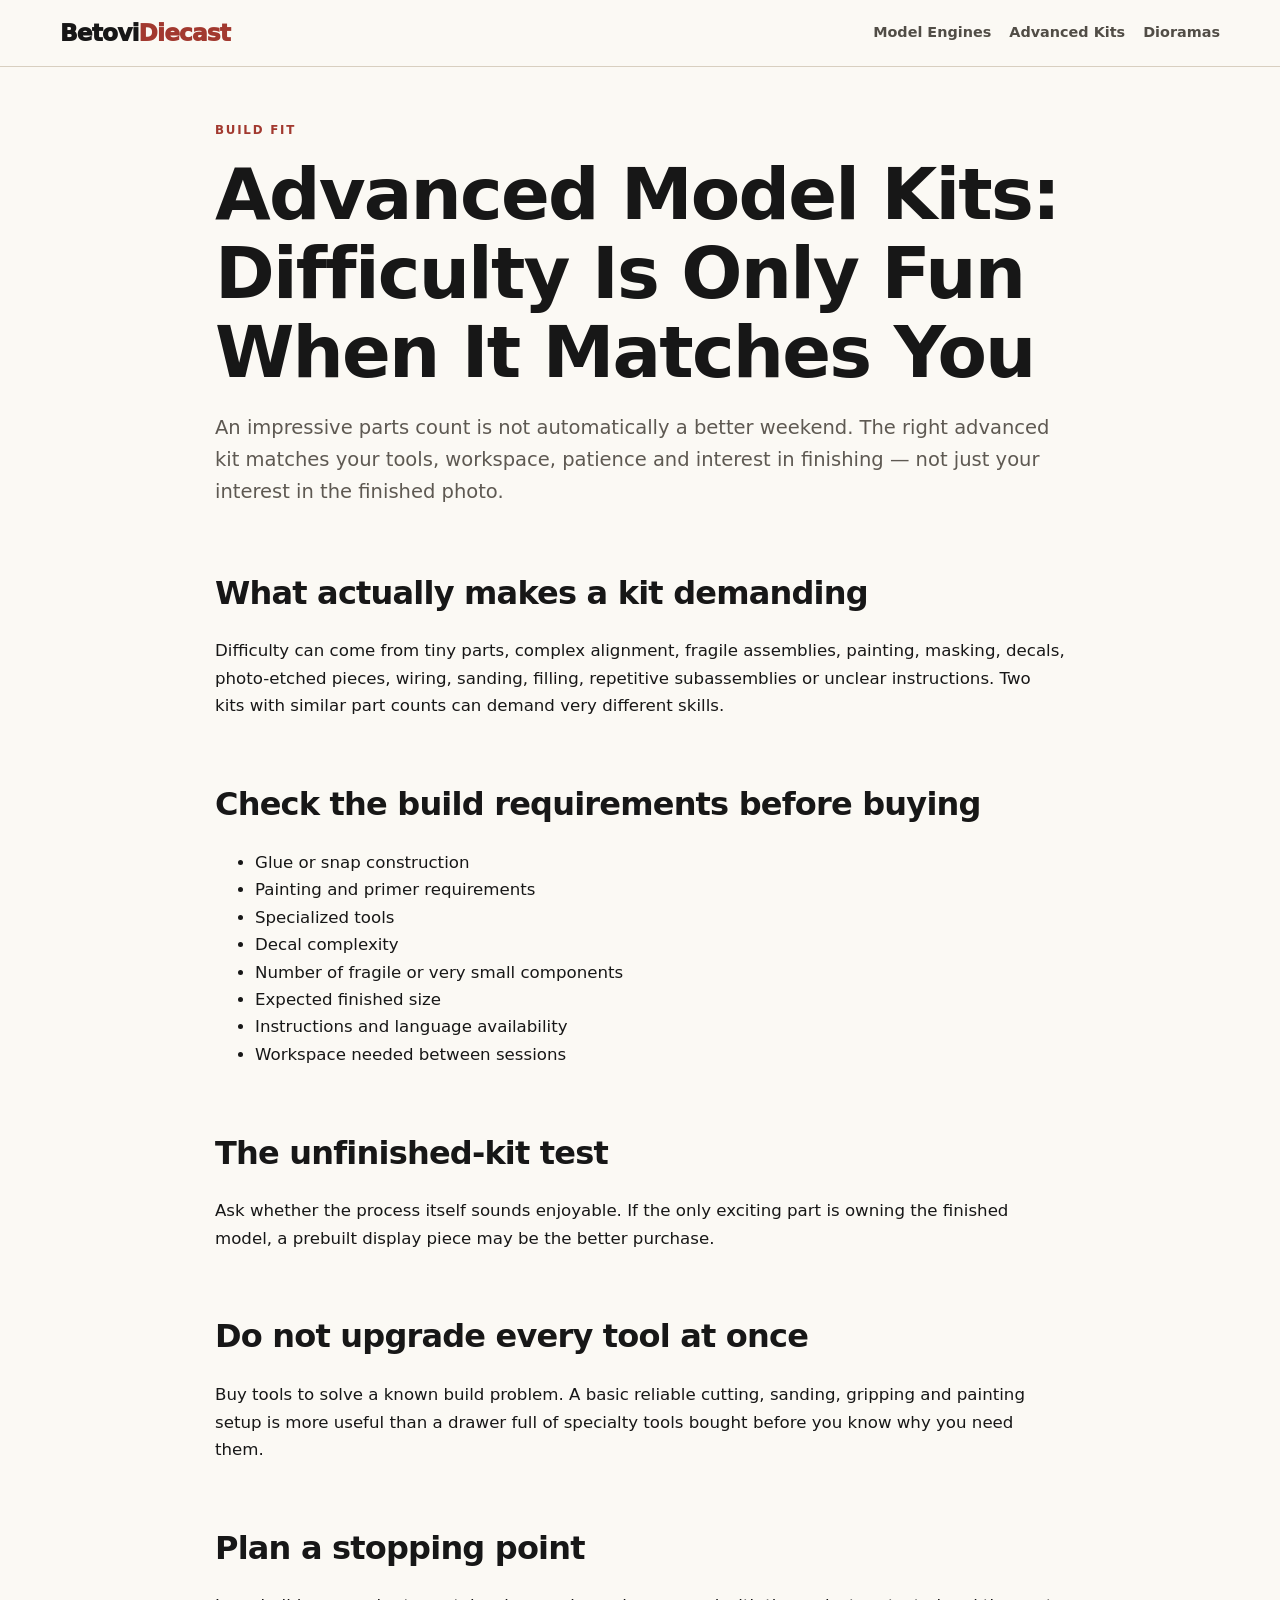
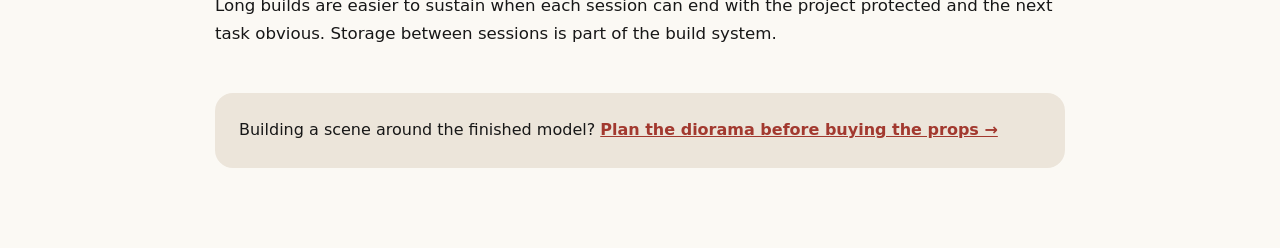
==== advanced-kits/index.html @ 187271c2 "Build Betovi Diecast V1 static replacement" ====
<!doctype html><html lang="en"><head><meta charset="utf-8"><meta name="viewport" content="width=device-width,initial-scale=1"><title>Advanced Model Kits: Are You Ready for the Build? | Betovi Diecast</title><meta name="description" content="Decide whether an advanced model kit fits your patience, tools, workspace and finishing skills before buying it."><link rel="stylesheet" href="/assets/site.css"><link rel="canonical" href="https://betovi-co.com/advanced-kits/"></head><body><header class="site-head"><div class="wrap head-row"><a class="brand" href="/">Betovi<span>Diecast</span></a><nav class="nav"><a href="/model-engines/">Model Engines</a><a href="/advanced-kits/">Advanced Kits</a><a href="/diorama-basics/">Dioramas</a></nav></div></header><article class="article"><div class="eyebrow">Build fit</div><h1>Advanced Model Kits: Difficulty Is Only Fun When It Matches You</h1><p class="dek">An impressive parts count is not automatically a better weekend. The right advanced kit matches your tools, workspace, patience and interest in finishing — not just your interest in the finished photo.</p><h2>What actually makes a kit demanding</h2><p>Difficulty can come from tiny parts, complex alignment, fragile assemblies, painting, masking, decals, photo-etched pieces, wiring, sanding, filling, repetitive subassemblies or unclear instructions. Two kits with similar part counts can demand very different skills.</p><h2>Check the build requirements before buying</h2><ul><li>Glue or snap construction</li><li>Painting and primer requirements</li><li>Specialized tools</li><li>Decal complexity</li><li>Number of fragile or very small components</li><li>Expected finished size</li><li>Instructions and language availability</li><li>Workspace needed between sessions</li></ul><h2>The unfinished-kit test</h2><p>Ask whether the process itself sounds enjoyable. If the only exciting part is owning the finished model, a prebuilt display piece may be the better purchase.</p><h2>Do not upgrade every tool at once</h2><p>Buy tools to solve a known build problem. A basic reliable cutting, sanding, gripping and painting setup is more useful than a drawer full of specialty tools bought before you know why you need them.</p><h2>Plan a stopping point</h2><p>Long builds are easier to sustain when each session can end with the project protected and the next task obvious. Storage between sessions is part of the build system.</p><div class="route-box">Building a scene around the finished model? <a href="/diorama-basics/">Plan the diorama before buying the props →</a></div></article></body></html>
---- assets/site.css ----
:root{--ink:#171717;--paper:#f3efe6;--paper2:#fbf9f4;--red:#a2392f;--blue:#294d63;--gold:#b98745;--line:#d8cfc0;--muted:#6b665e;--dark:#1d2427}*{box-sizing:border-box}html{scroll-behavior:smooth}body{margin:0;font-family:ui-sans-serif,system-ui,-apple-system,BlinkMacSystemFont,"Segoe UI",sans-serif;background:var(--paper2);color:var(--ink);line-height:1.65}a{color:inherit}img{max-width:100%}.wrap{width:min(1160px,calc(100% - 32px));margin:auto}.site-head{position:sticky;top:0;z-index:30;background:rgba(251,249,244,.95);backdrop-filter:blur(10px);border-bottom:1px solid var(--line)}.head-row{min-height:66px;display:flex;align-items:center;justify-content:space-between;gap:22px}.brand{font-weight:950;letter-spacing:-.035em;font-size:1.45rem;text-decoration:none}.brand span{color:var(--red)}.nav{display:flex;gap:18px;overflow:auto;white-space:nowrap;font-size:.9rem;font-weight:750;padding:18px 0;scrollbar-width:none}.nav::-webkit-scrollbar{display:none}.nav a{text-decoration:none;color:#514d46}.nav a:hover{color:var(--ink)}.hero{background:linear-gradient(135deg,#e9dfcf 0%,#f8f4eb 48%,#ded8cc 100%);border-bottom:1px solid var(--line)}.hero-grid{display:grid;grid-template-columns:1.2fr .8fr;gap:48px;align-items:center;padding:78px 0}.eyebrow{text-transform:uppercase;letter-spacing:.15em;font-weight:900;font-size:.74rem;color:var(--red)}h1,h2,h3{line-height:1.1;letter-spacing:-.025em}h1{font-size:clamp(2.8rem,7vw,5.9rem);margin:.18em 0}.hero p{font-size:1.18rem;color:#4d4943;max-width:760px}.button-row{display:flex;flex-wrap:wrap;gap:12px;margin-top:28px}.btn{display:inline-flex;align-items:center;justify-content:center;text-decoration:none;font-weight:850;border-radius:999px;padding:12px 18px;background:var(--ink);color:#fff}.btn.alt{background:transparent;color:var(--ink);border:1px solid #938979}.garage-card{background:#1f2528;color:#fff;border-radius:28px;padding:28px;box-shadow:0 24px 70px rgba(32,29,23,.16)}.garage-card .eyebrow{color:#e2b36f}.garage-card h2{font-size:2rem;margin:.25em 0}.garage-card ul{padding-left:1.2rem;color:#d9ddd9}.section{padding:68px 0}.section.tint{background:#eee7dc;border-block:1px solid var(--line)}.section.dark{background:var(--dark);color:#fff}.section-head{max-width:760px;margin-bottom:30px}.section h2{font-size:clamp(2rem,4vw,3.45rem);margin:.2em 0}.section-head p{color:var(--muted);font-size:1.08rem}.dark .section-head p{color:#cbd0ce}.grid-3{display:grid;grid-template-columns:repeat(3,1fr);gap:18px}.grid-4{display:grid;grid-template-columns:repeat(4,1fr);gap:16px}.card{background:#fff;border:1px solid var(--line);border-radius:20px;padding:24px;box-shadow:0 8px 30px rgba(55,47,37,.05)}.card h3{margin:.35em 0;font-size:1.3rem}.card p{color:#645f57}.card a{font-weight:850;text-decoration:none;color:var(--red)}.metric{font-size:2.25rem;font-weight:950;letter-spacing:-.04em}.scale-card{position:relative;overflow:hidden}.scale-card:before{content:"";display:block;height:7px;background:var(--blue);position:absolute;left:0;right:0;top:0}.scale-card:nth-child(2):before{background:var(--red)}.scale-card:nth-child(3):before{background:var(--gold)}.scale-card:nth-child(4):before{background:#5e7560}.decision{display:grid;grid-template-columns:repeat(3,1fr);gap:0;border:1px solid var(--line);border-radius:22px;overflow:hidden;background:#fff}.decision>div{padding:26px;border-right:1px solid var(--line)}.decision>div:last-child{border-right:0}.decision strong{display:block;font-size:1.25rem;margin-bottom:7px}.chip{display:inline-block;background:#ece5da;border-radius:999px;padding:5px 9px;font-size:.78rem;font-weight:850;color:#5b5144}.article{width:min(850px,calc(100% - 32px));margin:auto;padding:54px 0 80px}.article h1{font-size:clamp(2.55rem,6vw,4.5rem);margin:.2em 0}.article .dek{font-size:1.22rem;color:#5e5952}.article h2{font-size:2rem;margin-top:2.1em}.article h3{font-size:1.35rem;margin-top:1.7em}.article p,.article li{font-size:1.04rem}.article table{width:100%;border-collapse:collapse;margin:24px 0;background:#fff}.article th,.article td{text-align:left;vertical-align:top;border:1px solid var(--line);padding:12px}.article th{background:#eee7dc}.note{border-left:5px solid var(--gold);background:#f3eadc;padding:18px 20px;margin:26px 0}.warning{border-left-color:var(--red);background:#f5e7e4}.route-box{margin-top:46px;padding:24px;border-radius:18px;background:#ece5da}.route-box a{font-weight:850;color:var(--red)}.legal{width:min(800px,calc(100% - 32px));margin:auto;padding:54px 0 80px}.legal h1{font-size:3.2rem}.footer{background:#171b1d;color:#d8d8d5;padding:48px 0}.foot-grid{display:grid;grid-template-columns:1.4fr 1fr 1fr 1fr;gap:30px}.footer h2,.footer h3{color:#fff;margin-top:0}.footer a{display:block;color:#c7c9c6;text-decoration:none;margin:7px 0}.footer a:hover{color:#fff}.footer small{color:#8f9491}.foot-bottom{border-top:1px solid #363c3f;margin-top:30px;padding-top:22px;display:flex;justify-content:space-between;gap:14px}.kicker{font-size:.8rem;text-transform:uppercase;letter-spacing:.12em;font-weight:900;color:var(--blue)}@media(max-width:850px){.hero-grid,.grid-4,.grid-3,.decision,.foot-grid{grid-template-columns:1fr}.hero-grid{padding:54px 0;gap:28px}.decision>div{border-right:0;border-bottom:1px solid var(--line)}.decision>div:last-child{border-bottom:0}.foot-bottom{flex-direction:column}.head-row{align-items:flex-start;flex-direction:column;gap:0}.nav{width:100%;padding-top:0}.section{padding:52px 0}}
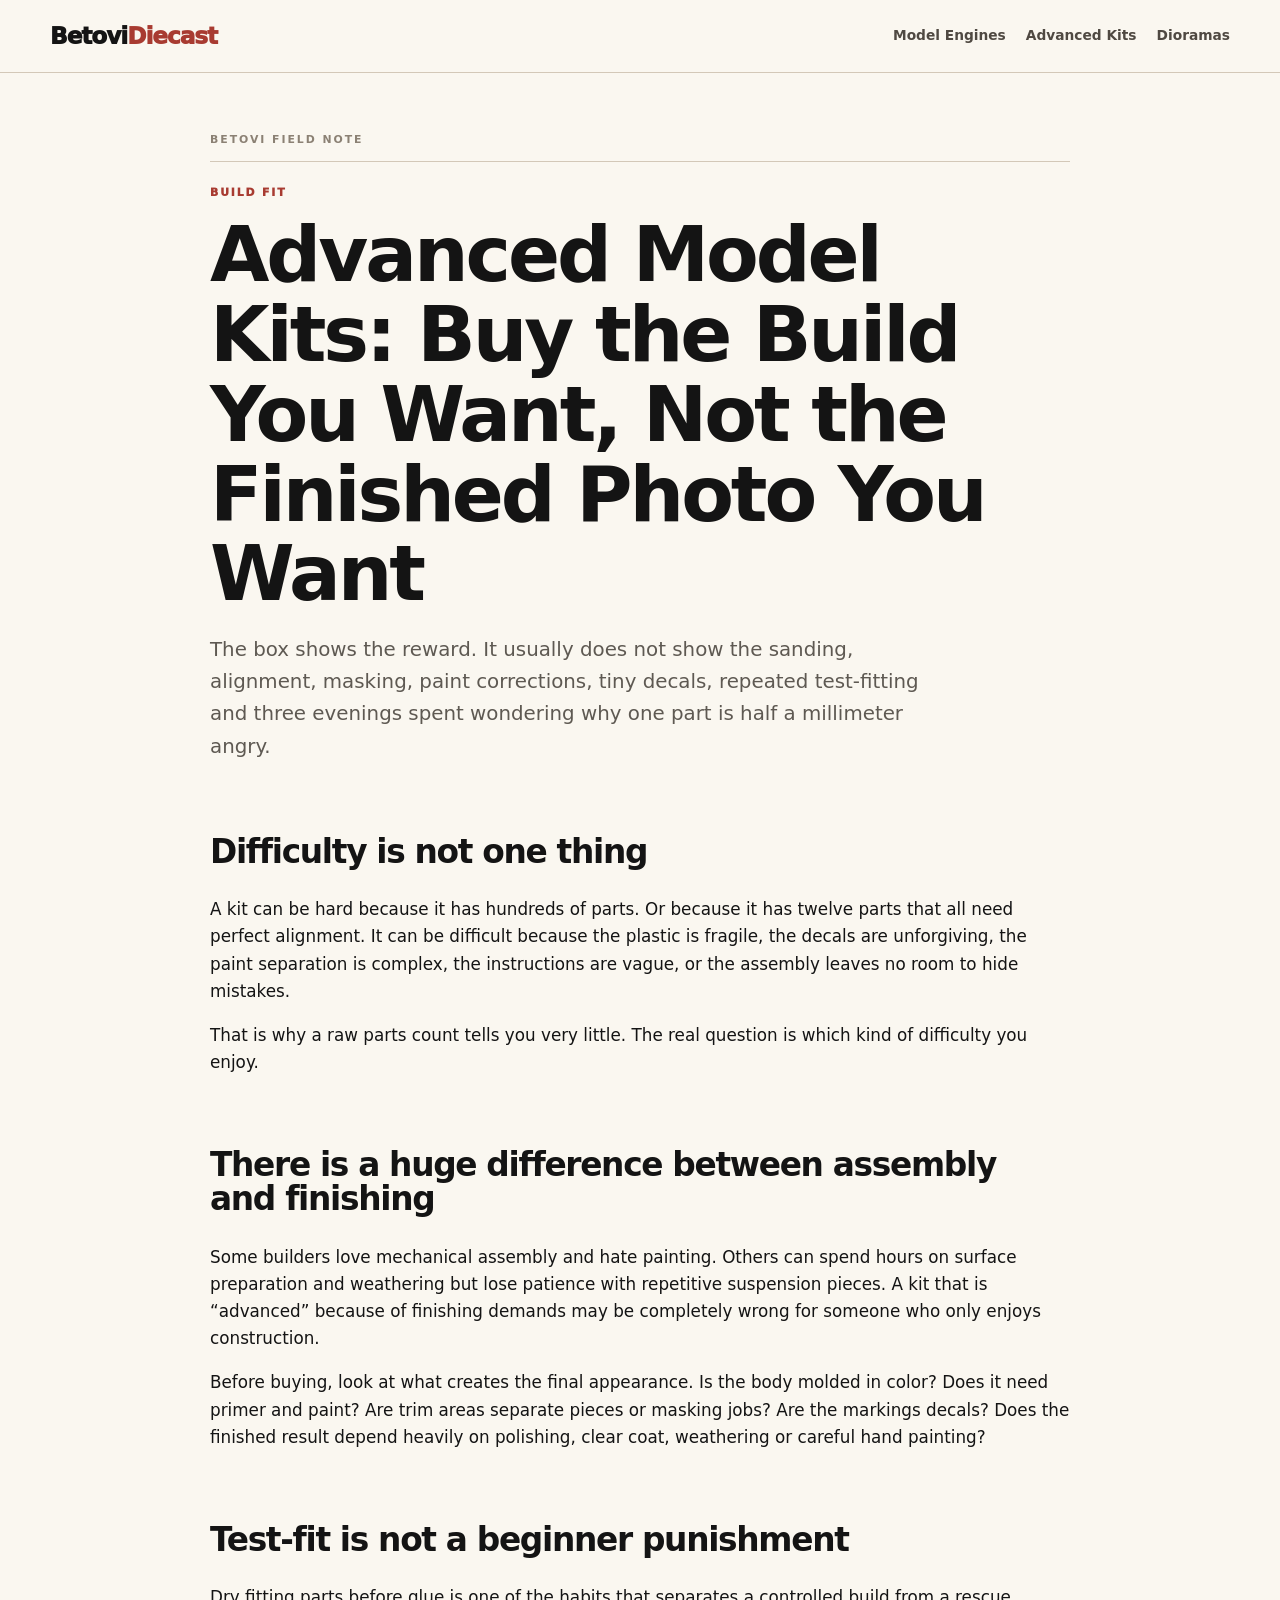
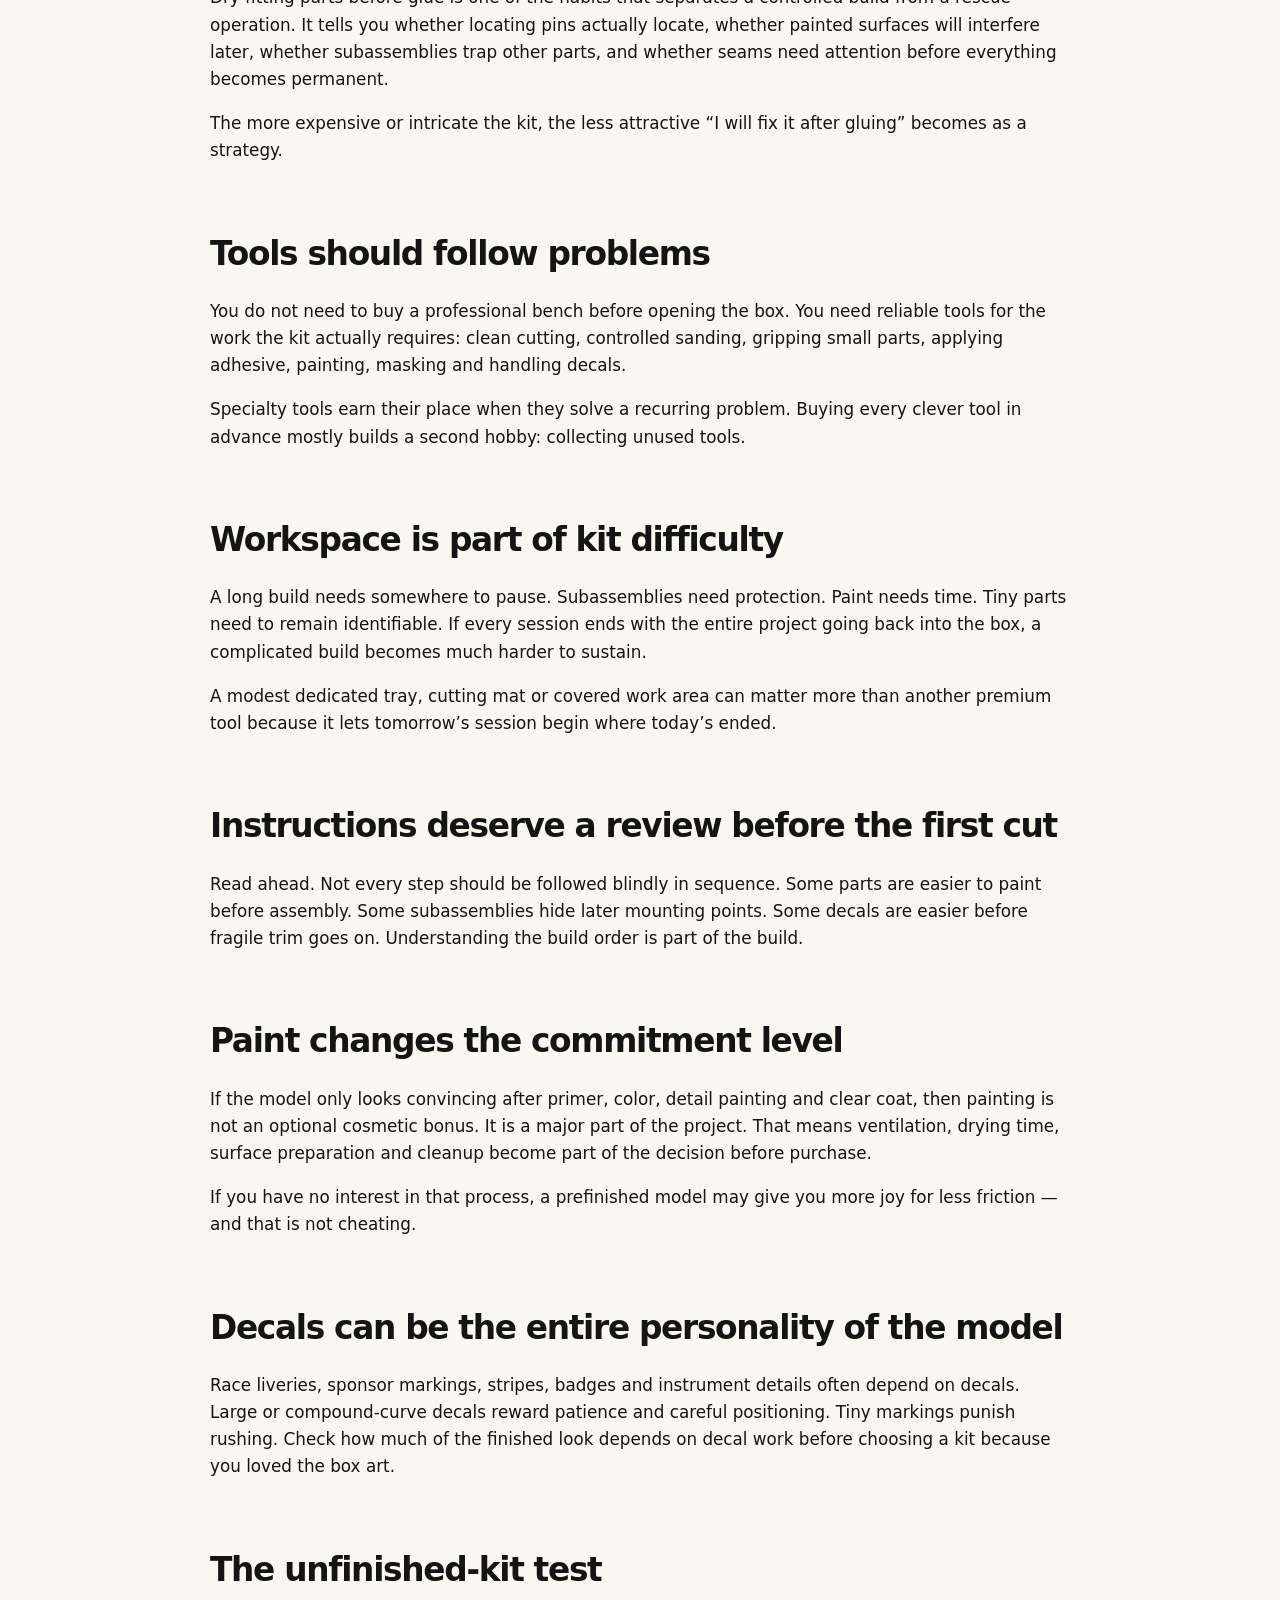
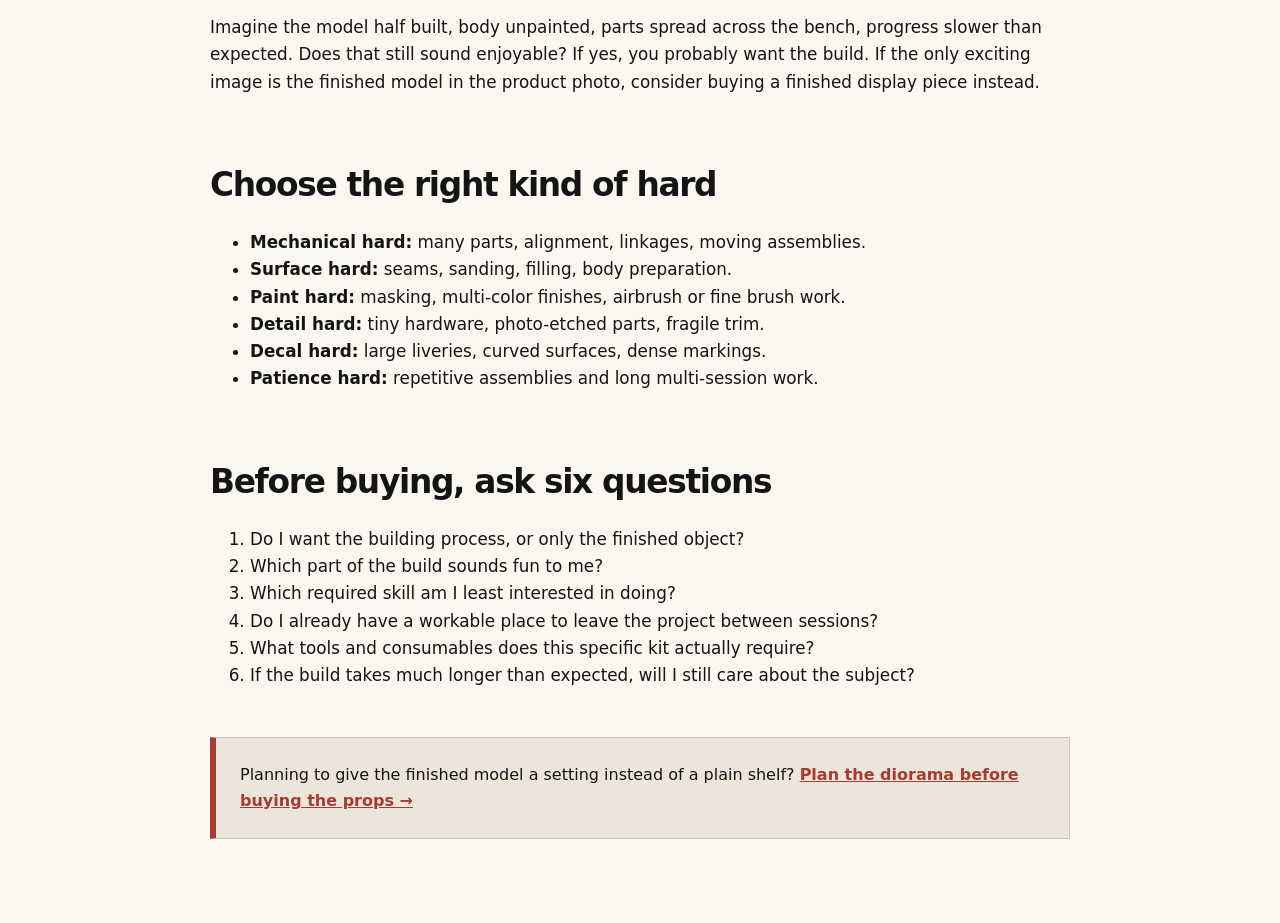
==== commit 71253f8e: "Rewrite advanced kits guide for real build-fit decisions" ====
--- a/advanced-kits/index.html
+++ b/advanced-kits/index.html
@@ -1 +1 @@
-<!doctype html><html lang="en"><head><meta charset="utf-8"><meta name="viewport" content="width=device-width,initial-scale=1"><title>Advanced Model Kits: Are You Ready for the Build? | Betovi Diecast</title><meta name="description" content="Decide whether an advanced model kit fits your patience, tools, workspace and finishing skills before buying it."><link rel="stylesheet" href="/assets/site.css"><link rel="canonical" href="https://betovi-co.com/advanced-kits/"></head><body><header class="site-head"><div class="wrap head-row"><a class="brand" href="/">Betovi<span>Diecast</span></a><nav class="nav"><a href="/model-engines/">Model Engines</a><a href="/advanced-kits/">Advanced Kits</a><a href="/diorama-basics/">Dioramas</a></nav></div></header><article class="article"><div class="eyebrow">Build fit</div><h1>Advanced Model Kits: Difficulty Is Only Fun When It Matches You</h1><p class="dek">An impressive parts count is not automatically a better weekend. The right advanced kit matches your tools, workspace, patience and interest in finishing — not just your interest in the finished photo.</p><h2>What actually makes a kit demanding</h2><p>Difficulty can come from tiny parts, complex alignment, fragile assemblies, painting, masking, decals, photo-etched pieces, wiring, sanding, filling, repetitive subassemblies or unclear instructions. Two kits with similar part counts can demand very different skills.</p><h2>Check the build requirements before buying</h2><ul><li>Glue or snap construction</li><li>Painting and primer requirements</li><li>Specialized tools</li><li>Decal complexity</li><li>Number of fragile or very small components</li><li>Expected finished size</li><li>Instructions and language availability</li><li>Workspace needed between sessions</li></ul><h2>The unfinished-kit test</h2><p>Ask whether the process itself sounds enjoyable. If the only exciting part is owning the finished model, a prebuilt display piece may be the better purchase.</p><h2>Do not upgrade every tool at once</h2><p>Buy tools to solve a known build problem. A basic reliable cutting, sanding, gripping and painting setup is more useful than a drawer full of specialty tools bought before you know why you need them.</p><h2>Plan a stopping point</h2><p>Long builds are easier to sustain when each session can end with the project protected and the next task obvious. Storage between sessions is part of the build system.</p><div class="route-box">Building a scene around the finished model? <a href="/diorama-basics/">Plan the diorama before buying the props →</a></div></article></body></html>+<!doctype html><html lang="en"><head><meta charset="utf-8"><meta name="viewport" content="width=device-width,initial-scale=1"><title>Advanced Model Kits: Are You Ready for the Build? | Betovi Diecast</title><meta name="description" content="Choose an advanced model kit by build process, tools, finishing demands, workspace and patience — not just the finished box art."><link rel="stylesheet" href="/assets/site.css"><link rel="canonical" href="https://betovi-co.com/advanced-kits/"></head><body><header class="site-head"><div class="wrap head-row"><a class="brand" href="/">Betovi<span>Diecast</span></a><nav class="nav"><a href="/model-engines/">Model Engines</a><a href="/advanced-kits/">Advanced Kits</a><a href="/diorama-basics/">Dioramas</a></nav></div></header><article class="article"><div class="eyebrow">Build fit</div><h1>Advanced Model Kits: Buy the Build You Want, Not the Finished Photo You Want</h1><p class="dek">The box shows the reward. It usually does not show the sanding, alignment, masking, paint corrections, tiny decals, repeated test-fitting and three evenings spent wondering why one part is half a millimeter angry.</p><h2>Difficulty is not one thing</h2><p>A kit can be hard because it has hundreds of parts. Or because it has twelve parts that all need perfect alignment. It can be difficult because the plastic is fragile, the decals are unforgiving, the paint separation is complex, the instructions are vague, or the assembly leaves no room to hide mistakes.</p><p>That is why a raw parts count tells you very little. The real question is which kind of difficulty you enjoy.</p><h2>There is a huge difference between assembly and finishing</h2><p>Some builders love mechanical assembly and hate painting. Others can spend hours on surface preparation and weathering but lose patience with repetitive suspension pieces. A kit that is “advanced” because of finishing demands may be completely wrong for someone who only enjoys construction.</p><p>Before buying, look at what creates the final appearance. Is the body molded in color? Does it need primer and paint? Are trim areas separate pieces or masking jobs? Are the markings decals? Does the finished result depend heavily on polishing, clear coat, weathering or careful hand painting?</p><h2>Test-fit is not a beginner punishment</h2><p>Dry fitting parts before glue is one of the habits that separates a controlled build from a rescue operation. It tells you whether locating pins actually locate, whether painted surfaces will interfere later, whether subassemblies trap other parts, and whether seams need attention before everything becomes permanent.</p><p>The more expensive or intricate the kit, the less attractive “I will fix it after gluing” becomes as a strategy.</p><h2>Tools should follow problems</h2><p>You do not need to buy a professional bench before opening the box. You need reliable tools for the work the kit actually requires: clean cutting, controlled sanding, gripping small parts, applying adhesive, painting, masking and handling decals.</p><p>Specialty tools earn their place when they solve a recurring problem. Buying every clever tool in advance mostly builds a second hobby: collecting unused tools.</p><h2>Workspace is part of kit difficulty</h2><p>A long build needs somewhere to pause. Subassemblies need protection. Paint needs time. Tiny parts need to remain identifiable. If every session ends with the entire project going back into the box, a complicated build becomes much harder to sustain.</p><p>A modest dedicated tray, cutting mat or covered work area can matter more than another premium tool because it lets tomorrow’s session begin where today’s ended.</p><h2>Instructions deserve a review before the first cut</h2><p>Read ahead. Not every step should be followed blindly in sequence. Some parts are easier to paint before assembly. Some subassemblies hide later mounting points. Some decals are easier before fragile trim goes on. Understanding the build order is part of the build.</p><h2>Paint changes the commitment level</h2><p>If the model only looks convincing after primer, color, detail painting and clear coat, then painting is not an optional cosmetic bonus. It is a major part of the project. That means ventilation, drying time, surface preparation and cleanup become part of the decision before purchase.</p><p>If you have no interest in that process, a prefinished model may give you more joy for less friction — and that is not cheating.</p><h2>Decals can be the entire personality of the model</h2><p>Race liveries, sponsor markings, stripes, badges and instrument details often depend on decals. Large or compound-curve decals reward patience and careful positioning. Tiny markings punish rushing. Check how much of the finished look depends on decal work before choosing a kit because you loved the box art.</p><h2>The unfinished-kit test</h2><p>Imagine the model half built, body unpainted, parts spread across the bench, progress slower than expected. Does that still sound enjoyable? If yes, you probably want the build. If the only exciting image is the finished model in the product photo, consider buying a finished display piece instead.</p><h2>Choose the right kind of hard</h2><ul><li><strong>Mechanical hard:</strong> many parts, alignment, linkages, moving assemblies.</li><li><strong>Surface hard:</strong> seams, sanding, filling, body preparation.</li><li><strong>Paint hard:</strong> masking, multi-color finishes, airbrush or fine brush work.</li><li><strong>Detail hard:</strong> tiny hardware, photo-etched parts, fragile trim.</li><li><strong>Decal hard:</strong> large liveries, curved surfaces, dense markings.</li><li><strong>Patience hard:</strong> repetitive assemblies and long multi-session work.</li></ul><h2>Before buying, ask six questions</h2><ol><li>Do I want the building process, or only the finished object?</li><li>Which part of the build sounds fun to me?</li><li>Which required skill am I least interested in doing?</li><li>Do I already have a workable place to leave the project between sessions?</li><li>What tools and consumables does this specific kit actually require?</li><li>If the build takes much longer than expected, will I still care about the subject?</li></ol><div class="route-box">Planning to give the finished model a setting instead of a plain shelf? <a href="/diorama-basics/">Plan the diorama before buying the props →</a></div></article></body></html>
--- a/assets/site.css
+++ b/assets/site.css
@@ -1 +1 @@
-:root{--ink:#171717;--paper:#f3efe6;--paper2:#fbf9f4;--red:#a2392f;--blue:#294d63;--gold:#b98745;--line:#d8cfc0;--muted:#6b665e;--dark:#1d2427}*{box-sizing:border-box}html{scroll-behavior:smooth}body{margin:0;font-family:ui-sans-serif,system-ui,-apple-system,BlinkMacSystemFont,"Segoe UI",sans-serif;background:var(--paper2);color:var(--ink);line-height:1.65}a{color:inherit}img{max-width:100%}.wrap{width:min(1160px,calc(100% - 32px));margin:auto}.site-head{position:sticky;top:0;z-index:30;background:rgba(251,249,244,.95);backdrop-filter:blur(10px);border-bottom:1px solid var(--line)}.head-row{min-height:66px;display:flex;align-items:center;justify-content:space-between;gap:22px}.brand{font-weight:950;letter-spacing:-.035em;font-size:1.45rem;text-decoration:none}.brand span{color:var(--red)}.nav{display:flex;gap:18px;overflow:auto;white-space:nowrap;font-size:.9rem;font-weight:750;padding:18px 0;scrollbar-width:none}.nav::-webkit-scrollbar{display:none}.nav a{text-decoration:none;color:#514d46}.nav a:hover{color:var(--ink)}.hero{background:linear-gradient(135deg,#e9dfcf 0%,#f8f4eb 48%,#ded8cc 100%);border-bottom:1px solid var(--line)}.hero-grid{display:grid;grid-template-columns:1.2fr .8fr;gap:48px;align-items:center;padding:78px 0}.eyebrow{text-transform:uppercase;letter-spacing:.15em;font-weight:900;font-size:.74rem;color:var(--red)}h1,h2,h3{line-height:1.1;letter-spacing:-.025em}h1{font-size:clamp(2.8rem,7vw,5.9rem);margin:.18em 0}.hero p{font-size:1.18rem;color:#4d4943;max-width:760px}.button-row{display:flex;flex-wrap:wrap;gap:12px;margin-top:28px}.btn{display:inline-flex;align-items:center;justify-content:center;text-decoration:none;font-weight:850;border-radius:999px;padding:12px 18px;background:var(--ink);color:#fff}.btn.alt{background:transparent;color:var(--ink);border:1px solid #938979}.garage-card{background:#1f2528;color:#fff;border-radius:28px;padding:28px;box-shadow:0 24px 70px rgba(32,29,23,.16)}.garage-card .eyebrow{color:#e2b36f}.garage-card h2{font-size:2rem;margin:.25em 0}.garage-card ul{padding-left:1.2rem;color:#d9ddd9}.section{padding:68px 0}.section.tint{background:#eee7dc;border-block:1px solid var(--line)}.section.dark{background:var(--dark);color:#fff}.section-head{max-width:760px;margin-bottom:30px}.section h2{font-size:clamp(2rem,4vw,3.45rem);margin:.2em 0}.section-head p{color:var(--muted);font-size:1.08rem}.dark .section-head p{color:#cbd0ce}.grid-3{display:grid;grid-template-columns:repeat(3,1fr);gap:18px}.grid-4{display:grid;grid-template-columns:repeat(4,1fr);gap:16px}.card{background:#fff;border:1px solid var(--line);border-radius:20px;padding:24px;box-shadow:0 8px 30px rgba(55,47,37,.05)}.card h3{margin:.35em 0;font-size:1.3rem}.card p{color:#645f57}.card a{font-weight:850;text-decoration:none;color:var(--red)}.metric{font-size:2.25rem;font-weight:950;letter-spacing:-.04em}.scale-card{position:relative;overflow:hidden}.scale-card:before{content:"";display:block;height:7px;background:var(--blue);position:absolute;left:0;right:0;top:0}.scale-card:nth-child(2):before{background:var(--red)}.scale-card:nth-child(3):before{background:var(--gold)}.scale-card:nth-child(4):before{background:#5e7560}.decision{display:grid;grid-template-columns:repeat(3,1fr);gap:0;border:1px solid var(--line);border-radius:22px;overflow:hidden;background:#fff}.decision>div{padding:26px;border-right:1px solid var(--line)}.decision>div:last-child{border-right:0}.decision strong{display:block;font-size:1.25rem;margin-bottom:7px}.chip{display:inline-block;background:#ece5da;border-radius:999px;padding:5px 9px;font-size:.78rem;font-weight:850;color:#5b5144}.article{width:min(850px,calc(100% - 32px));margin:auto;padding:54px 0 80px}.article h1{font-size:clamp(2.55rem,6vw,4.5rem);margin:.2em 0}.article .dek{font-size:1.22rem;color:#5e5952}.article h2{font-size:2rem;margin-top:2.1em}.article h3{font-size:1.35rem;margin-top:1.7em}.article p,.article li{font-size:1.04rem}.article table{width:100%;border-collapse:collapse;margin:24px 0;background:#fff}.article th,.article td{text-align:left;vertical-align:top;border:1px solid var(--line);padding:12px}.article th{background:#eee7dc}.note{border-left:5px solid var(--gold);background:#f3eadc;padding:18px 20px;margin:26px 0}.warning{border-left-color:var(--red);background:#f5e7e4}.route-box{margin-top:46px;padding:24px;border-radius:18px;background:#ece5da}.route-box a{font-weight:850;color:var(--red)}.legal{width:min(800px,calc(100% - 32px));margin:auto;padding:54px 0 80px}.legal h1{font-size:3.2rem}.footer{background:#171b1d;color:#d8d8d5;padding:48px 0}.foot-grid{display:grid;grid-template-columns:1.4fr 1fr 1fr 1fr;gap:30px}.footer h2,.footer h3{color:#fff;margin-top:0}.footer a{display:block;color:#c7c9c6;text-decoration:none;margin:7px 0}.footer a:hover{color:#fff}.footer small{color:#8f9491}.foot-bottom{border-top:1px solid #363c3f;margin-top:30px;padding-top:22px;display:flex;justify-content:space-between;gap:14px}.kicker{font-size:.8rem;text-transform:uppercase;letter-spacing:.12em;font-weight:900;color:var(--blue)}@media(max-width:850px){.hero-grid,.grid-4,.grid-3,.decision,.foot-grid{grid-template-columns:1fr}.hero-grid{padding:54px 0;gap:28px}.decision>div{border-right:0;border-bottom:1px solid var(--line)}.decision>div:last-child{border-bottom:0}.foot-bottom{flex-direction:column}.head-row{align-items:flex-start;flex-direction:column;gap:0}.nav{width:100%;padding-top:0}.section{padding:52px 0}}+:root{--ink:#141414;--paper:#efe7da;--paper2:#faf7f0;--red:#a83b31;--red2:#7f2d27;--blue:#264b5f;--gold:#d39a4c;--line:#d3c8b8;--muted:#696158;--dark:#141a1d;--dark2:#20282c;--green:#647b65;--cream:#f4ecdf;--shadow:0 18px 55px rgba(35,28,21,.12)}*{box-sizing:border-box}html{scroll-behavior:smooth}body{margin:0;font-family:Inter,ui-sans-serif,system-ui,-apple-system,BlinkMacSystemFont,"Segoe UI",sans-serif;background:var(--paper2);color:var(--ink);line-height:1.62}a{color:inherit}img{max-width:100%}.wrap{width:min(1180px,calc(100% - 32px));margin:auto}.skip{position:absolute;left:-9999px}.skip:focus{left:16px;top:16px;z-index:999;background:#fff;padding:10px 14px;border:2px solid var(--ink)}.site-head{position:sticky;top:0;z-index:30;background:rgba(250,247,240,.96);backdrop-filter:blur(12px);border-bottom:1px solid var(--line)}.head-row{min-height:72px;display:flex;align-items:center;justify-content:space-between;gap:22px}.brand{font-weight:950;letter-spacing:-.045em;font-size:1.45rem;text-decoration:none;display:flex;align-items:baseline}.brand span{color:var(--red)}.brand small{font-size:.6rem;text-transform:uppercase;letter-spacing:.14em;color:#83796c;margin-left:10px;font-weight:850}.nav{display:flex;gap:20px;overflow:auto;white-space:nowrap;font-size:.86rem;font-weight:850;padding:18px 0;scrollbar-width:none}.nav::-webkit-scrollbar{display:none}.nav a{text-decoration:none;color:#4f4942;border-bottom:2px solid transparent}.nav a:hover,.nav a:focus-visible{border-bottom-color:var(--red);color:var(--ink)}.eyebrow{text-transform:uppercase;letter-spacing:.17em;font-weight:950;font-size:.68rem;color:var(--red)}h1,h2,h3{line-height:1.04;letter-spacing:-.04em}.section{padding:76px 0}.split-head{display:grid;grid-template-columns:1fr .82fr;gap:56px;align-items:end;margin-bottom:34px}.split-head h2,.section h2{font-size:clamp(2.2rem,4.8vw,4rem);margin:.16em 0}.split-head>p{color:var(--muted);font-size:1.06rem;margin:0}.button-row{display:flex;flex-wrap:wrap;align-items:center;gap:14px;margin-top:28px}.btn{display:inline-flex;align-items:center;justify-content:center;gap:7px;text-decoration:none;font-weight:900;border-radius:999px;padding:12px 18px;border:1px solid var(--ink);background:var(--ink);color:#fff;transition:.18s ease}.btn:hover,.btn:focus-visible{transform:translateY(-2px);box-shadow:0 10px 24px rgba(0,0,0,.14)}.btn.alt{background:transparent;color:var(--ink);border-color:#918475}.btn.light{background:#f6f0e5;color:var(--ink);border-color:#f6f0e5}.btn.shop{background:var(--red);border-color:var(--red);color:#fff}.text-link{font-weight:900;color:#efbd70;text-decoration:none}.hero-poster{background:var(--dark);color:#fff;overflow:hidden;position:relative;border-bottom:1px solid #2d3538}.hero-poster:before{content:"";position:absolute;inset:0;background:linear-gradient(90deg,rgba(255,255,255,.035) 1px,transparent 1px),linear-gradient(rgba(255,255,255,.025) 1px,transparent 1px);background-size:32px 32px;mask-image:linear-gradient(to bottom,black,transparent 88%)}.hero-poster-grid{position:relative;display:grid;grid-template-columns:.92fr 1.08fr;gap:54px;align-items:center;padding:82px 0 92px}.hero-copy h1{font-size:clamp(3.7rem,7.6vw,7.1rem);margin:.14em 0}.hero-copy h1 em{font-style:normal;color:var(--gold)}.hero-copy>p{font-size:1.2rem;color:#cbd1cf;max-width:650px}.hero-proof{display:flex;flex-wrap:wrap;gap:8px;margin-top:25px}.hero-proof span{font:800 .72rem ui-monospace,SFMono-Regular,Menlo,monospace;letter-spacing:.08em;color:#ccd1cf;border:1px solid #3a4448;padding:7px 9px}.garage-poster{background:#e8decf;color:var(--ink);border:1px solid #675d50;box-shadow:0 32px 90px rgba(0,0,0,.35);padding:18px;position:relative;transform:rotate(.6deg)}.garage-poster:before{content:"";position:absolute;inset:8px;border:1px solid rgba(62,53,43,.2);pointer-events:none}.poster-top{display:flex;justify-content:space-between;align-items:center;border-bottom:2px solid var(--ink);padding:2px 4px 10px;font:900 .72rem ui-monospace,SFMono-Regular,Menlo,monospace;letter-spacing:.1em}.poster-top b{color:var(--red)}.poster-stage{height:300px;position:relative;display:flex;align-items:center;justify-content:center;background:linear-gradient(90deg,rgba(20,20,20,.06) 1px,transparent 1px),linear-gradient(rgba(20,20,20,.05) 1px,transparent 1px);background-size:28px 28px;margin-top:14px;border:1px solid #b5a997}.measure-line{position:absolute;left:8%;right:8%;height:1px;background:#5f574f;color:#655d53;font:800 .62rem ui-monospace,SFMono-Regular,Menlo,monospace;text-transform:uppercase}.measure-line:before,.measure-line:after{content:"";position:absolute;top:-5px;width:1px;height:11px;background:#5f574f}.measure-line:before{left:0}.measure-line:after{right:0}.measure-line span{position:absolute;left:50%;transform:translate(-50%,-50%);background:#e8decf;padding:0 8px;white-space:nowrap}.measure-top{top:38px}.measure-bottom{bottom:40px}.car-silhouette{position:relative;height:72px;width:100%;max-width:300px}.car-silhouette .body{position:absolute;left:5%;right:5%;bottom:14px;height:28px;background:var(--red);border-radius:30px 55px 12px 14px;clip-path:polygon(4% 28%,18% 15%,29% 0,68% 0,80% 15%,94% 24%,100% 52%,96% 100%,3% 100%,0 54%)}.car-silhouette .roof{position:absolute;left:26%;right:27%;bottom:38px;height:25px;background:#bf584e;clip-path:polygon(18% 100%,31% 16%,72% 11%,93% 100%)}.car-silhouette .wheel{position:absolute;bottom:4px;width:28px;height:28px;background:#111;border:5px solid #777;border-radius:50%;z-index:3}.car-silhouette .w1{left:19%}.car-silhouette .w2{right:18%}.hero-car{max-width:390px;transform:scale(1.08)}.poster-console{display:grid;grid-template-columns:repeat(4,1fr);border:1px solid #6f665c;border-top:0}.poster-console div{padding:12px;border-right:1px solid #928678}.poster-console div:last-child{border-right:0}.poster-console b{display:block;color:var(--red);font:900 .63rem ui-monospace,SFMono-Regular,Menlo,monospace}.poster-console strong{display:block;font-size:.78rem;line-height:1.25;margin-top:4px}.poster-stamp{display:inline-block;margin-top:13px;border:2px solid var(--red);color:var(--red);padding:5px 8px;font:950 .62rem ui-monospace,SFMono-Regular,Menlo,monospace;letter-spacing:.07em;transform:rotate(-2deg)}.scale-theater{background:#e9e0d2}.scale-stage{background:var(--dark);padding:26px;border:1px solid #30383d;box-shadow:var(--shadow)}.scale-stage-grid{display:grid;grid-template-columns:repeat(4,1fr);gap:14px;align-items:end;min-height:360px}.scale-spec{background:#20282c;color:#fff;padding:18px 14px 22px;display:flex;flex-direction:column;justify-content:flex-end;min-height:260px;border-top:4px solid var(--blue)}.scale-spec:nth-child(2){border-color:var(--red)}.scale-spec:nth-child(3){border-color:var(--gold)}.scale-spec:nth-child(4){border-color:var(--green)}.scale-label{display:flex;justify-content:space-between;align-items:flex-end;gap:10px;margin-bottom:auto}.scale-label b{font-size:1.9rem}.scale-label span{font-size:.63rem;text-transform:uppercase;letter-spacing:.11em;color:#9da7a4}.scale-spec .car-silhouette{margin:34px auto 18px;transform-origin:center bottom}.s64x .car-silhouette{transform:scale(.42)}.s43x .car-silhouette{transform:scale(.58)}.s24x .car-silhouette{transform:scale(.78)}.s18x .car-silhouette{transform:scale(1)}.scale-spec p{font-size:.84rem;color:#c2c9c6;margin:0}.scale-ruler{display:grid;grid-template-columns:auto 1fr auto;gap:14px;align-items:center;color:#8f9996;font:800 .62rem ui-monospace,SFMono-Regular,Menlo,monospace;letter-spacing:.1em;text-transform:uppercase;margin-top:18px}.scale-ruler span:nth-child(2){text-align:center;border-top:1px solid #586166;padding-top:7px}.workshop-section{background:var(--paper2)}.workshop-grid{display:grid;grid-template-columns:1fr 1fr;gap:20px}.visual-tool{display:block;text-decoration:none;color:inherit;background:#fff;border:1px solid var(--line);box-shadow:0 10px 28px rgba(38,31,24,.05);transition:.18s ease}.visual-tool:hover,.visual-tool:focus-visible{transform:translateY(-4px);box-shadow:var(--shadow)}.tool-head{display:flex;justify-content:space-between;padding:13px 16px;background:var(--ink);color:#fff;font:900 .66rem ui-monospace,SFMono-Regular,Menlo,monospace;letter-spacing:.12em}.tool-head b{color:var(--gold)}.cabinet-visual{height:320px;margin:18px;background:#1d2528;border:7px solid #4f5a5f;position:relative;padding:26px 22px 20px;overflow:hidden}.cabinet-visual:after{content:"";position:absolute;inset:0;background:linear-gradient(110deg,transparent 35%,rgba(255,255,255,.08) 36%,transparent 50%);pointer-events:none}.cab-light{position:absolute;top:8px;left:22px;right:22px;height:8px;background:#ffe4a0;box-shadow:0 0 18px #f0c66c;color:#c09033;font-size:0}.cab-shelf{height:78px;border-bottom:4px solid #9ea7aa;display:flex;align-items:flex-end;justify-content:space-around;padding:0 10px 10px}.mini-car{width:58px;height:17px;background:var(--red);border-radius:15px 20px 5px 6px;position:relative;display:block}.mini-car:before,.mini-car:after{content:"";position:absolute;bottom:-5px;width:9px;height:9px;background:#090b0c;border:2px solid #91999c;border-radius:50%}.mini-car:before{left:10px}.mini-car:after{right:10px}.mini-car.large{width:82px;height:22px}.door-arc{position:absolute;right:-50px;top:35px;width:120px;height:240px;border:2px dashed #d1a85f;border-left:0;border-radius:0 140px 140px 0;opacity:.8}.depth-mark{position:absolute;bottom:4px;right:18px;color:#d7b56f;font:800 .61rem ui-monospace,SFMono-Regular,Menlo,monospace;text-transform:uppercase}.scene-board{height:320px;margin:18px;display:grid;grid-template-columns:repeat(3,1fr);gap:8px;background:#111619;padding:10px}.scene-frame{position:relative;overflow:hidden;background:#d9d0c2;border:1px solid #4b5356}.scene-frame span{position:absolute;left:8px;bottom:8px;background:#111;color:#fff;padding:4px 6px;font:800 .53rem ui-monospace,SFMono-Regular,Menlo,monospace}.scene-road{position:absolute;left:-20%;right:-20%;bottom:0;height:46%;background:#777;transform:skewX(-12deg)}.scene-road:after{content:"";position:absolute;left:48%;top:0;bottom:0;border-left:3px dashed #e6d79d}.scene-wall{position:absolute;inset:0 0 42% 0;background:linear-gradient(90deg,#b8a58e 1px,transparent 1px),linear-gradient(#b8a58e 1px,transparent 1px);background-size:24px 16px;background-color:#ccbba6}.scene-car{position:absolute;left:24%;right:18%;bottom:24%;height:28px;background:var(--red);border-radius:20px 28px 7px 7px}.scene-car:before,.scene-car:after{content:"";position:absolute;bottom:-7px;width:12px;height:12px;background:#111;border-radius:50%}.scene-car:before{left:14%}.scene-car:after{right:14%}.scene-prop{position:absolute;background:#2d3639}.scene-prop.p1{width:18px;height:44px;left:12%;bottom:20%}.scene-prop.p2{width:30px;height:24px;right:10%;bottom:17%}.tool-copy{padding:0 22px 24px}.tool-copy h3{font-size:1.75rem;margin:.2em 0}.tool-copy p{color:var(--muted)}.tool-copy span{font-weight:900;color:var(--red)}.route-section{background:#e9e0d2}.job-board{display:grid;gap:1px;background:#b8ab9a;border:1px solid #b8ab9a}.job-board a{display:grid;grid-template-columns:90px 1fr auto;gap:20px;align-items:center;background:#fff;text-decoration:none;padding:24px 28px;transition:.16s ease}.job-board a:hover,.job-board a:focus-visible{background:#f6efe5;padding-left:34px}.job-no{font:900 2.4rem ui-monospace,SFMono-Regular,Menlo,monospace;color:#c8b9a6}.job-board small{font:900 .65rem ui-monospace,SFMono-Regular,Menlo,monospace;letter-spacing:.13em;color:var(--red)}.job-board h3{font-size:1.55rem;margin:.14em 0}.job-board p{margin:0;color:var(--muted)}.job-board>a>b{font-size:1.8rem;color:var(--red)}.support-strip{display:grid;grid-template-columns:repeat(3,1fr);margin-top:18px;border:1px solid #b8ab9a}.support-strip a{display:flex;justify-content:space-between;gap:12px;text-decoration:none;padding:15px 17px;background:#ded3c4;border-right:1px solid #b8ab9a}.support-strip a:last-child{border-right:0}.support-strip span{color:#766c61;font:700 .72rem ui-monospace,SFMono-Regular,Menlo,monospace}.pitlane{background:#151b1e;color:#fff;padding:36px 0}.pitlane-grid{display:grid;grid-template-columns:180px 1fr auto;gap:30px;align-items:center}.pitlane-mark{border:1px solid #455055;padding:16px}.pitlane-mark span{display:block;font:900 .62rem ui-monospace,SFMono-Regular,Menlo,monospace;letter-spacing:.12em;color:#9aa5a2}.pitlane-mark b{display:block;margin-top:5px;color:var(--gold)}.pitlane h2{font-size:2.2rem;margin:.15em 0}.pitlane p{color:#c5cdca;margin:.3em 0}.affiliate-note{font-size:.78rem;color:#919b98;margin-top:7px}.dark{background:#101517;color:#fff}.manifesto{border-top:1px solid #313a3e}.manifesto-grid{display:grid;grid-template-columns:.75fr 1.25fr;gap:60px;align-items:center}.manifesto-big{font-size:clamp(4rem,10vw,8.5rem);font-weight:950;line-height:.77;letter-spacing:-.075em;color:#2e383c}.manifesto h2{max-width:18ch}.rule-stack{border-left:1px solid #384145;padding-left:30px}.rule-stack p{margin:0;padding:14px 0;border-bottom:1px solid #2e373a;color:#c2cac7}.rule-stack b{color:#fff}.article{width:min(860px,calc(100% - 32px));margin:auto;padding:58px 0 84px}.article:before{content:"BETOVI FIELD NOTE";display:block;font-size:.68rem;letter-spacing:.18em;font-weight:900;color:#8b8174;border-bottom:1px solid var(--line);padding-bottom:12px;margin-bottom:22px}.article h1{font-size:clamp(2.7rem,6vw,4.8rem);margin:.18em 0}.article .dek{font-size:1.24rem;color:#5e5952;max-width:720px}.article h2{font-size:2.05rem;margin-top:2.2em}.article h3{font-size:1.38rem;margin-top:1.7em}.article p,.article li{font-size:1.05rem}.article table{width:100%;border-collapse:collapse;margin:28px 0;background:#fff}.article th,.article td{text-align:left;vertical-align:top;border:1px solid var(--line);padding:13px}.article th{background:#e8dfd2}.note{border-left:5px solid var(--gold);background:#f0e4d2;padding:18px 20px;margin:28px 0}.warning{border-left-color:var(--red);background:#f2e2df}.route-box{margin-top:48px;padding:24px;border:1px solid var(--line);border-left:6px solid var(--red);background:#ece5da}.route-box a{font-weight:900;color:var(--red)}.article-visual{margin:30px 0 38px;border:1px solid var(--line);background:#fff;box-shadow:0 12px 34px rgba(38,31,24,.06)}.article-visual .tool-head{margin:0}.article-visual .cabinet-visual,.article-visual .scene-board{margin:0;border-left:0;border-right:0}.article-visual figcaption{padding:16px 18px;color:var(--muted);font-size:.9rem}.legal{width:min(800px,calc(100% - 32px));margin:auto;padding:54px 0 80px}.legal h1{font-size:3.2rem}.footer{background:#0d1113;color:#d6d8d6;padding:48px 0}.foot-grid{display:grid;grid-template-columns:1.4fr 1fr 1fr 1fr;gap:30px}.footer h2,.footer h3{color:#fff;margin-top:0}.footer a{display:block;color:#c2c6c3;text-decoration:none;margin:7px 0}.footer a:hover{color:#fff}.footer small{color:#858e8b}.foot-bottom{border-top:1px solid #2c3336;margin-top:30px;padding-top:22px;display:flex;justify-content:space-between;gap:14px}@media(prefers-reduced-motion:reduce){*{scroll-behavior:auto!important;transition:none!important}}@media(max-width:920px){.hero-poster-grid,.split-head,.workshop-grid,.pitlane-grid,.manifesto-grid,.foot-grid{grid-template-columns:1fr}.hero-poster-grid{padding:58px 0}.garage-poster{transform:none}.scale-stage-grid{grid-template-columns:1fr 1fr}.poster-console{grid-template-columns:1fr 1fr}.pitlane-grid{align-items:start}.support-strip{grid-template-columns:1fr}.support-strip a{border-right:0;border-bottom:1px solid #b8ab9a}.support-strip a:last-child{border-bottom:0}.head-row{align-items:flex-start;flex-direction:column;gap:0}.nav{width:100%;padding-top:0}.section{padding:56px 0}}@media(max-width:620px){.wrap{width:min(100% - 24px,1180px)}.brand small{display:none}.hero-copy h1{font-size:clamp(3.4rem,16vw,5rem)}.garage-poster{padding:12px}.poster-stage{height:235px}.poster-console{grid-template-columns:1fr 1fr}.poster-console div{padding:9px}.scale-stage-grid{grid-template-columns:1fr}.scale-spec{min-height:210px}.scale-spec .car-silhouette{margin-top:20px}.job-board a{grid-template-columns:58px 1fr auto;padding:18px 16px;gap:12px}.job-board p{display:none}.job-no{font-size:1.8rem}.job-board h3{font-size:1.25rem}.scene-board{grid-template-columns:1fr;height:auto}.scene-frame{height:190px}.article{width:min(100% - 24px,860px)}.article table{display:block;overflow-x:auto}.foot-bottom{flex-direction:column}}
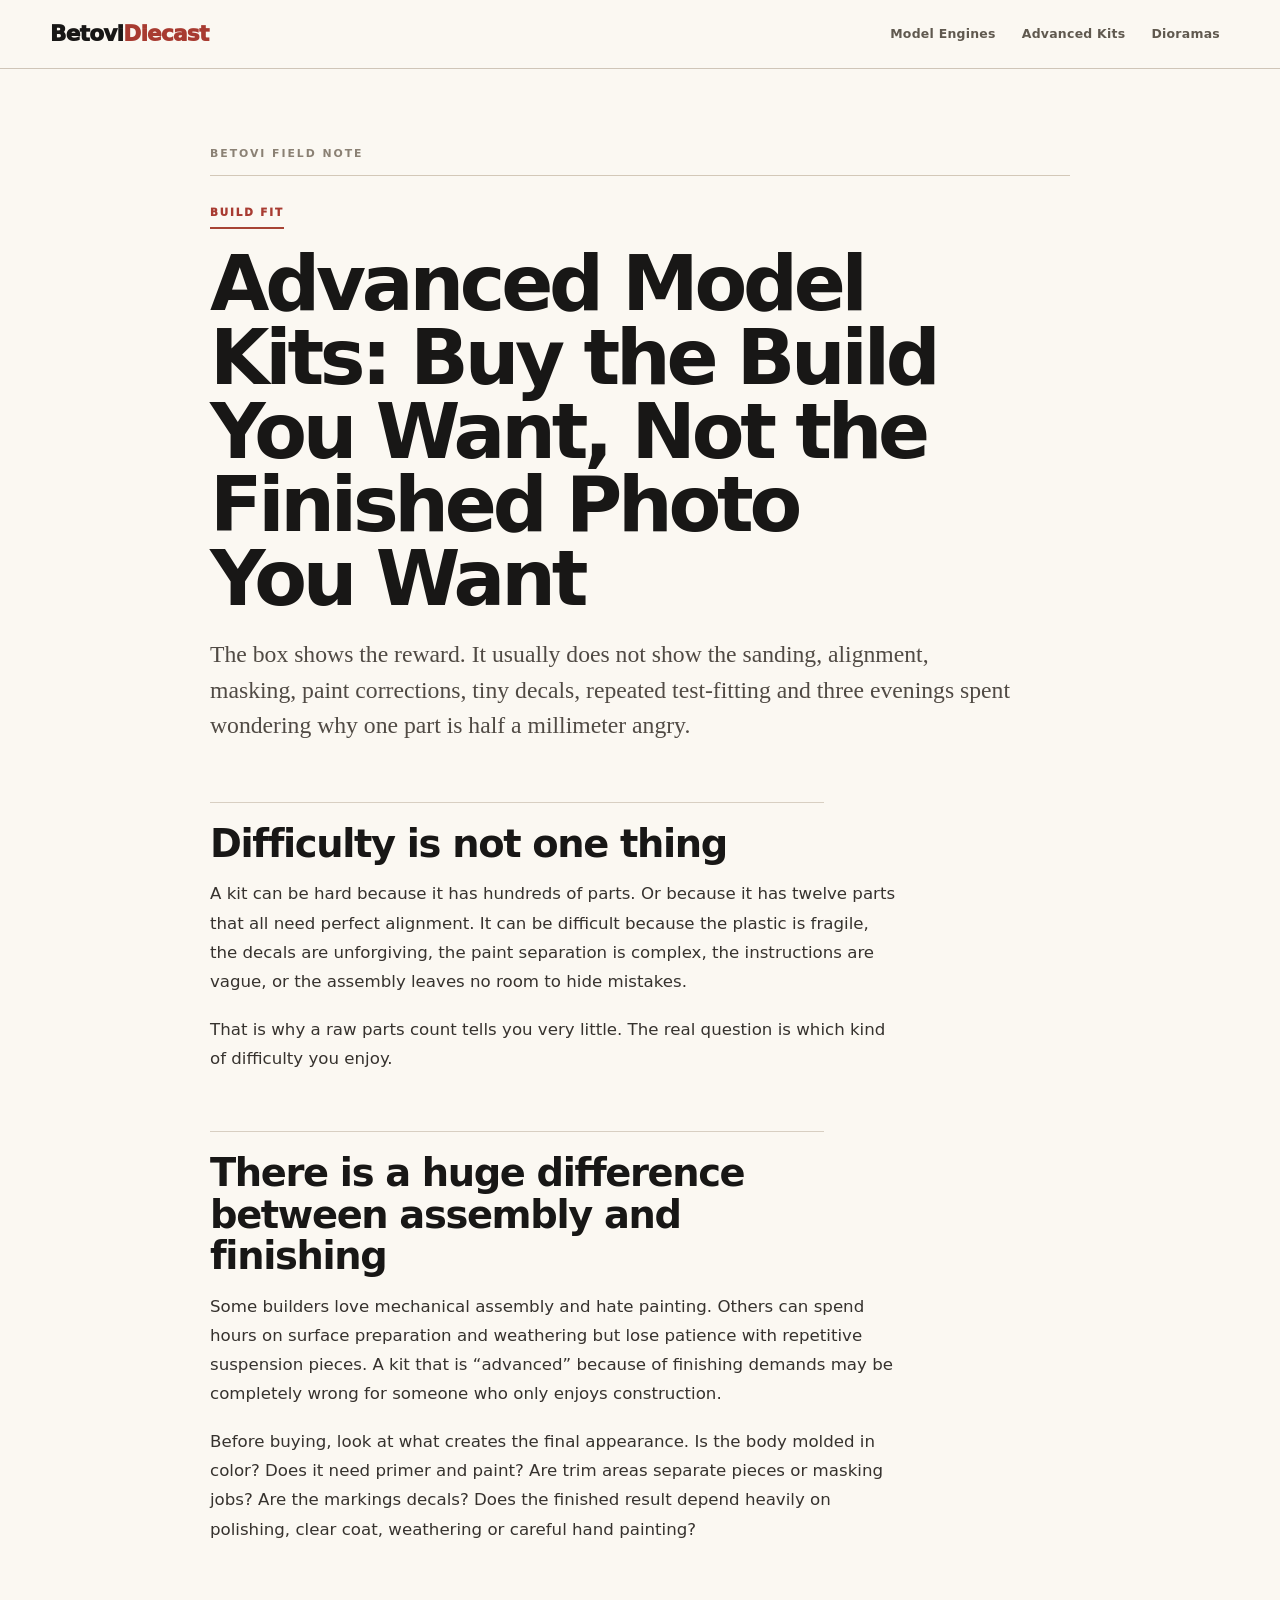
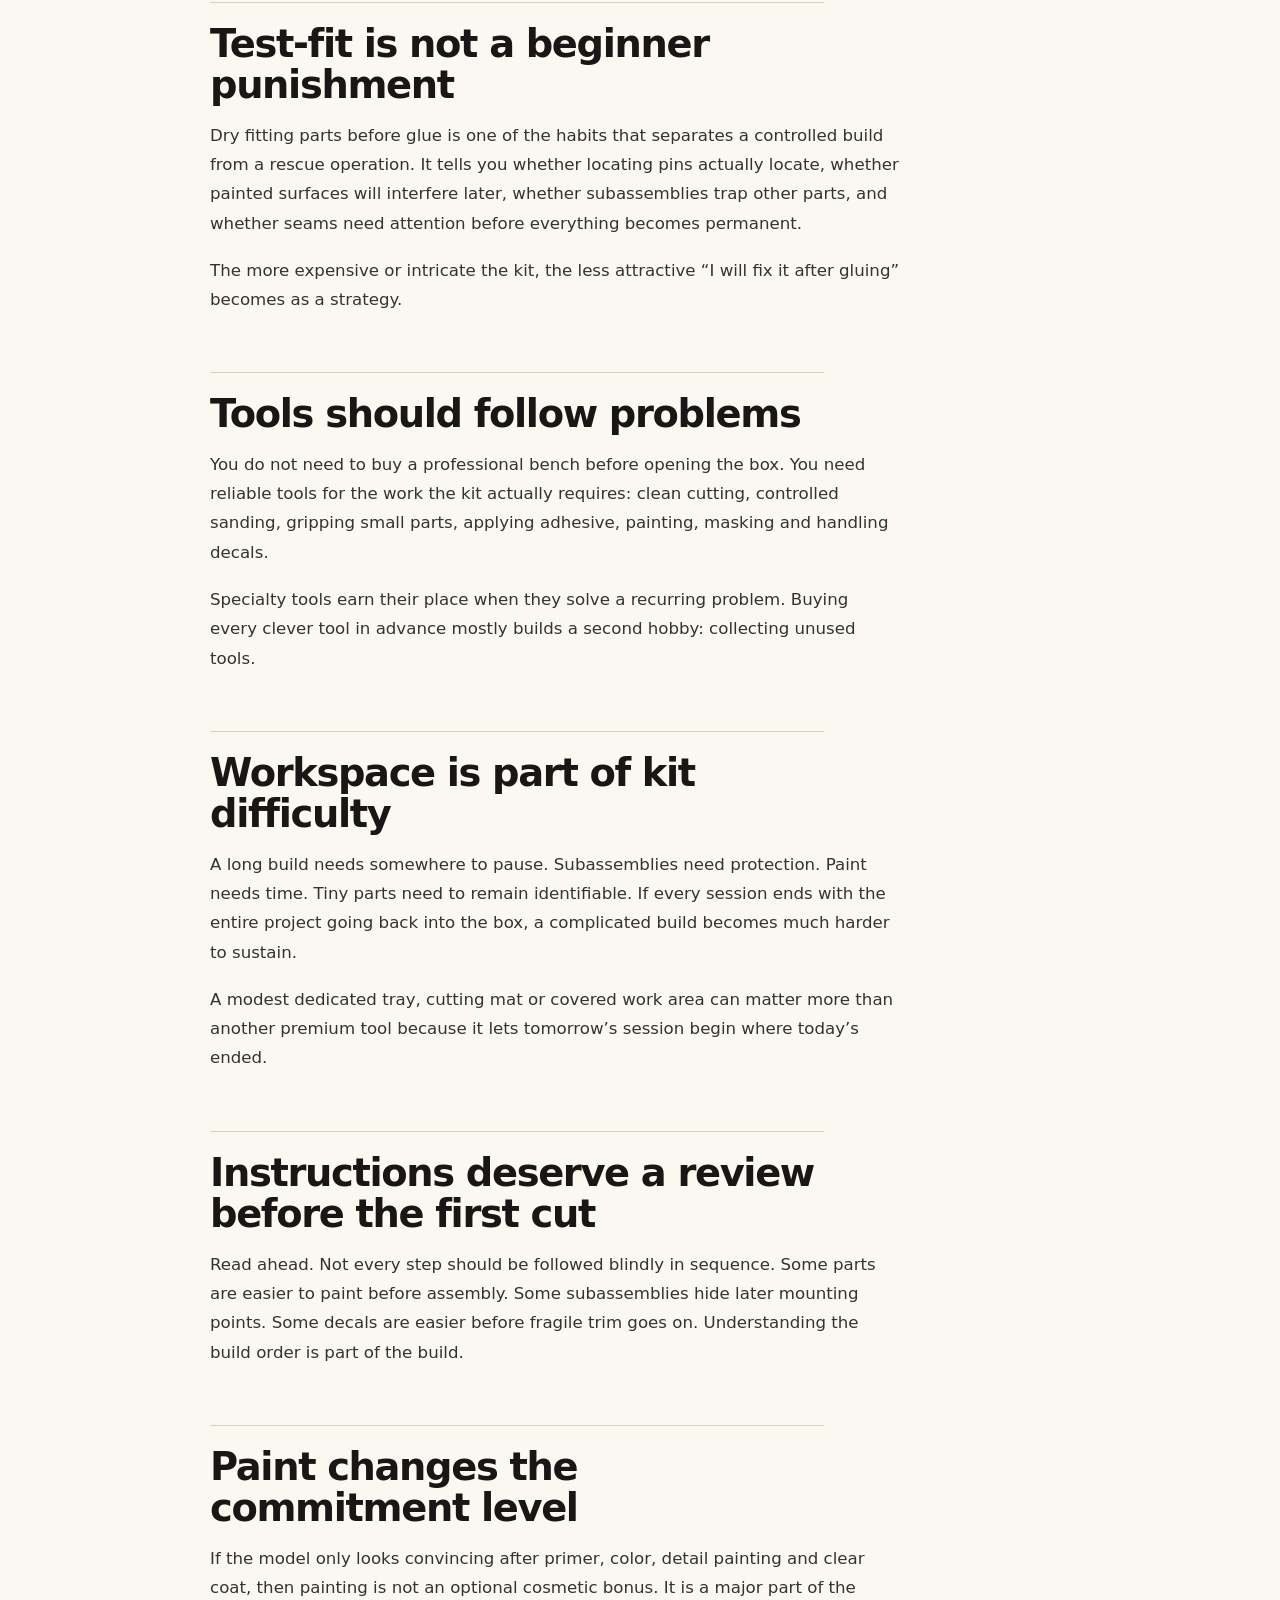
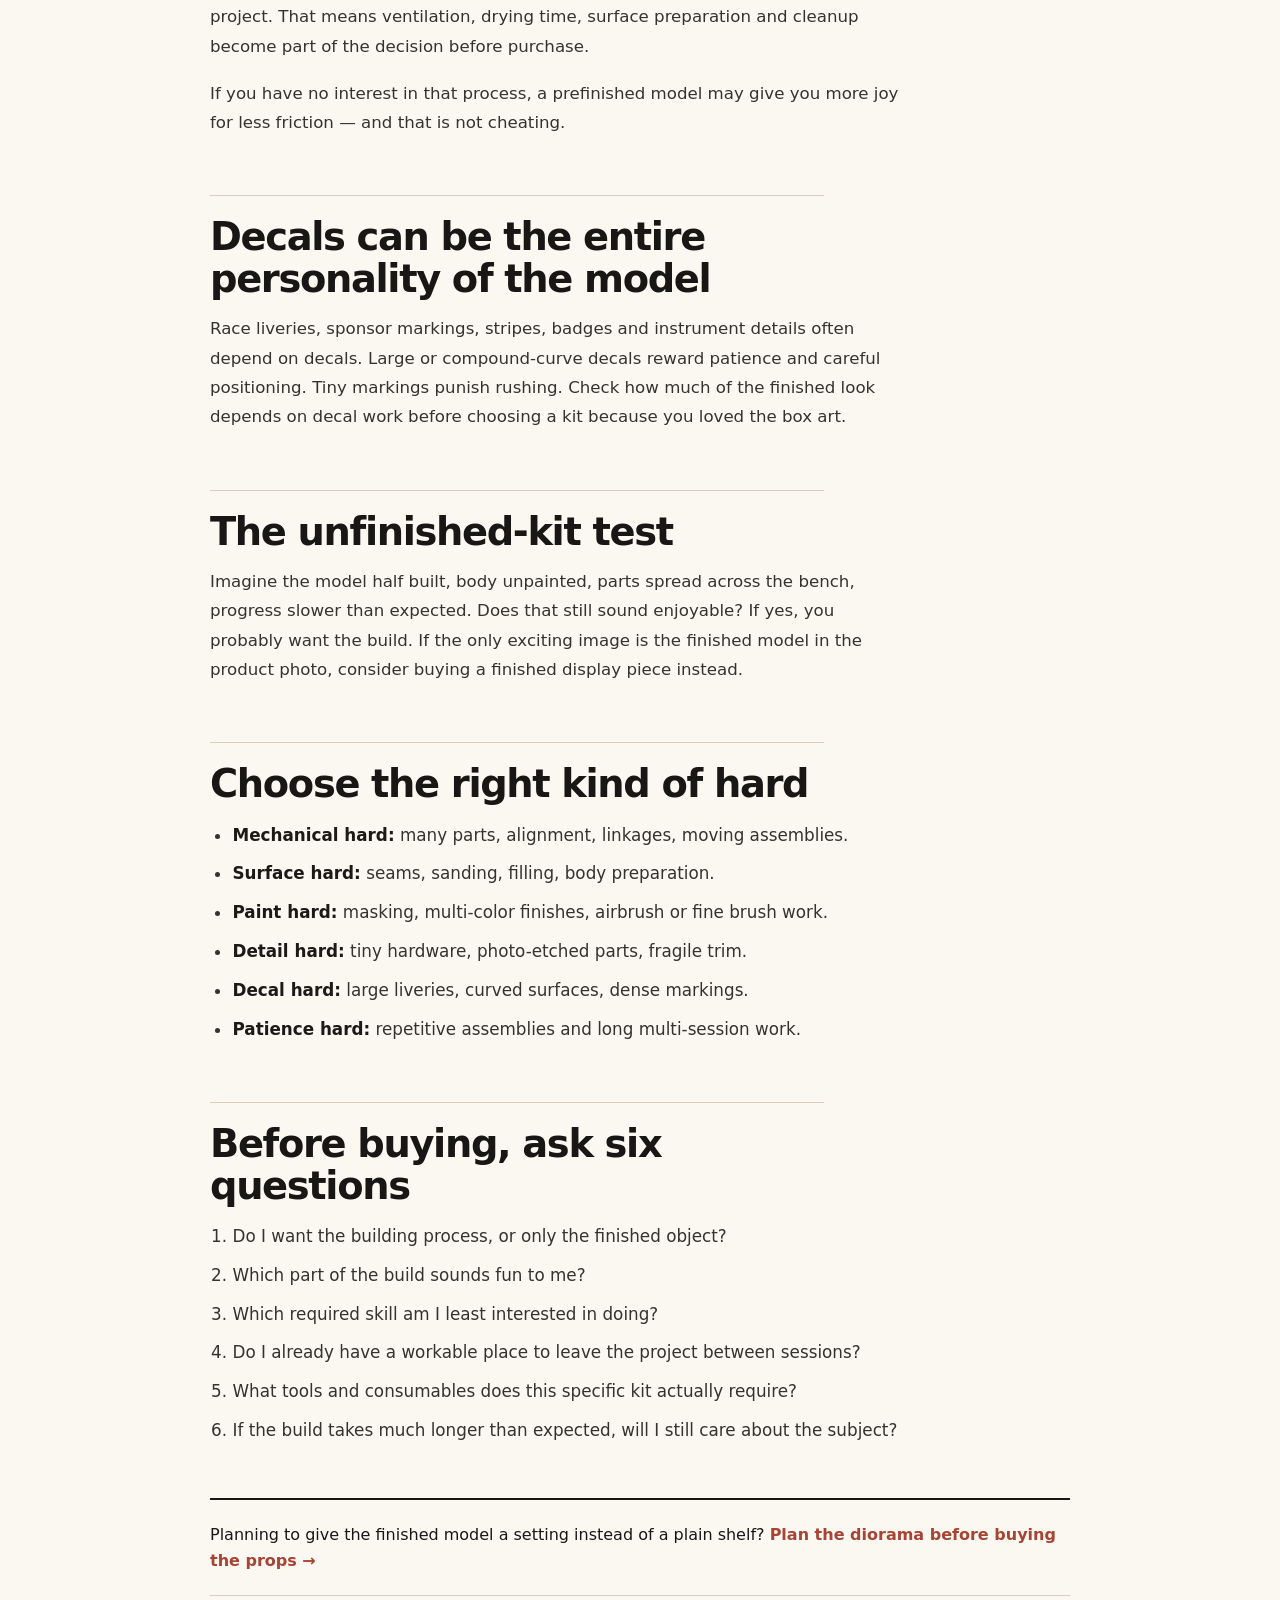
==== commit 1277aba4: "Load editorial polish on advanced kits" ====
--- a/advanced-kits/index.html
+++ b/advanced-kits/index.html
@@ -1 +1 @@
-<!doctype html><html lang="en"><head><meta charset="utf-8"><meta name="viewport" content="width=device-width,initial-scale=1"><title>Advanced Model Kits: Are You Ready for the Build? | Betovi Diecast</title><meta name="description" content="Choose an advanced model kit by build process, tools, finishing demands, workspace and patience — not just the finished box art."><link rel="stylesheet" href="/assets/site.css"><link rel="canonical" href="https://betovi-co.com/advanced-kits/"></head><body><header class="site-head"><div class="wrap head-row"><a class="brand" href="/">Betovi<span>Diecast</span></a><nav class="nav"><a href="/model-engines/">Model Engines</a><a href="/advanced-kits/">Advanced Kits</a><a href="/diorama-basics/">Dioramas</a></nav></div></header><article class="article"><div class="eyebrow">Build fit</div><h1>Advanced Model Kits: Buy the Build You Want, Not the Finished Photo You Want</h1><p class="dek">The box shows the reward. It usually does not show the sanding, alignment, masking, paint corrections, tiny decals, repeated test-fitting and three evenings spent wondering why one part is half a millimeter angry.</p><h2>Difficulty is not one thing</h2><p>A kit can be hard because it has hundreds of parts. Or because it has twelve parts that all need perfect alignment. It can be difficult because the plastic is fragile, the decals are unforgiving, the paint separation is complex, the instructions are vague, or the assembly leaves no room to hide mistakes.</p><p>That is why a raw parts count tells you very little. The real question is which kind of difficulty you enjoy.</p><h2>There is a huge difference between assembly and finishing</h2><p>Some builders love mechanical assembly and hate painting. Others can spend hours on surface preparation and weathering but lose patience with repetitive suspension pieces. A kit that is “advanced” because of finishing demands may be completely wrong for someone who only enjoys construction.</p><p>Before buying, look at what creates the final appearance. Is the body molded in color? Does it need primer and paint? Are trim areas separate pieces or masking jobs? Are the markings decals? Does the finished result depend heavily on polishing, clear coat, weathering or careful hand painting?</p><h2>Test-fit is not a beginner punishment</h2><p>Dry fitting parts before glue is one of the habits that separates a controlled build from a rescue operation. It tells you whether locating pins actually locate, whether painted surfaces will interfere later, whether subassemblies trap other parts, and whether seams need attention before everything becomes permanent.</p><p>The more expensive or intricate the kit, the less attractive “I will fix it after gluing” becomes as a strategy.</p><h2>Tools should follow problems</h2><p>You do not need to buy a professional bench before opening the box. You need reliable tools for the work the kit actually requires: clean cutting, controlled sanding, gripping small parts, applying adhesive, painting, masking and handling decals.</p><p>Specialty tools earn their place when they solve a recurring problem. Buying every clever tool in advance mostly builds a second hobby: collecting unused tools.</p><h2>Workspace is part of kit difficulty</h2><p>A long build needs somewhere to pause. Subassemblies need protection. Paint needs time. Tiny parts need to remain identifiable. If every session ends with the entire project going back into the box, a complicated build becomes much harder to sustain.</p><p>A modest dedicated tray, cutting mat or covered work area can matter more than another premium tool because it lets tomorrow’s session begin where today’s ended.</p><h2>Instructions deserve a review before the first cut</h2><p>Read ahead. Not every step should be followed blindly in sequence. Some parts are easier to paint before assembly. Some subassemblies hide later mounting points. Some decals are easier before fragile trim goes on. Understanding the build order is part of the build.</p><h2>Paint changes the commitment level</h2><p>If the model only looks convincing after primer, color, detail painting and clear coat, then painting is not an optional cosmetic bonus. It is a major part of the project. That means ventilation, drying time, surface preparation and cleanup become part of the decision before purchase.</p><p>If you have no interest in that process, a prefinished model may give you more joy for less friction — and that is not cheating.</p><h2>Decals can be the entire personality of the model</h2><p>Race liveries, sponsor markings, stripes, badges and instrument details often depend on decals. Large or compound-curve decals reward patience and careful positioning. Tiny markings punish rushing. Check how much of the finished look depends on decal work before choosing a kit because you loved the box art.</p><h2>The unfinished-kit test</h2><p>Imagine the model half built, body unpainted, parts spread across the bench, progress slower than expected. Does that still sound enjoyable? If yes, you probably want the build. If the only exciting image is the finished model in the product photo, consider buying a finished display piece instead.</p><h2>Choose the right kind of hard</h2><ul><li><strong>Mechanical hard:</strong> many parts, alignment, linkages, moving assemblies.</li><li><strong>Surface hard:</strong> seams, sanding, filling, body preparation.</li><li><strong>Paint hard:</strong> masking, multi-color finishes, airbrush or fine brush work.</li><li><strong>Detail hard:</strong> tiny hardware, photo-etched parts, fragile trim.</li><li><strong>Decal hard:</strong> large liveries, curved surfaces, dense markings.</li><li><strong>Patience hard:</strong> repetitive assemblies and long multi-session work.</li></ul><h2>Before buying, ask six questions</h2><ol><li>Do I want the building process, or only the finished object?</li><li>Which part of the build sounds fun to me?</li><li>Which required skill am I least interested in doing?</li><li>Do I already have a workable place to leave the project between sessions?</li><li>What tools and consumables does this specific kit actually require?</li><li>If the build takes much longer than expected, will I still care about the subject?</li></ol><div class="route-box">Planning to give the finished model a setting instead of a plain shelf? <a href="/diorama-basics/">Plan the diorama before buying the props →</a></div></article></body></html>+<!doctype html><html lang="en"><head><meta charset="utf-8"><meta name="viewport" content="width=device-width,initial-scale=1"><title>Advanced Model Kits: Are You Ready for the Build? | Betovi Diecast</title><meta name="description" content="Choose an advanced model kit by build process, tools, finishing demands, workspace and patience — not just the finished box art."><link rel="stylesheet" href="/assets/site.css"><link rel="stylesheet" href="/assets/polish.css"><link rel="canonical" href="https://betovi-co.com/advanced-kits/"></head><body><header class="site-head"><div class="wrap head-row"><a class="brand" href="/">Betovi<span>Diecast</span></a><nav class="nav"><a href="/model-engines/">Model Engines</a><a href="/advanced-kits/">Advanced Kits</a><a href="/diorama-basics/">Dioramas</a></nav></div></header><article class="article"><div class="eyebrow">Build fit</div><h1>Advanced Model Kits: Buy the Build You Want, Not the Finished Photo You Want</h1><p class="dek">The box shows the reward. It usually does not show the sanding, alignment, masking, paint corrections, tiny decals, repeated test-fitting and three evenings spent wondering why one part is half a millimeter angry.</p><h2>Difficulty is not one thing</h2><p>A kit can be hard because it has hundreds of parts. Or because it has twelve parts that all need perfect alignment. It can be difficult because the plastic is fragile, the decals are unforgiving, the paint separation is complex, the instructions are vague, or the assembly leaves no room to hide mistakes.</p><p>That is why a raw parts count tells you very little. The real question is which kind of difficulty you enjoy.</p><h2>There is a huge difference between assembly and finishing</h2><p>Some builders love mechanical assembly and hate painting. Others can spend hours on surface preparation and weathering but lose patience with repetitive suspension pieces. A kit that is “advanced” because of finishing demands may be completely wrong for someone who only enjoys construction.</p><p>Before buying, look at what creates the final appearance. Is the body molded in color? Does it need primer and paint? Are trim areas separate pieces or masking jobs? Are the markings decals? Does the finished result depend heavily on polishing, clear coat, weathering or careful hand painting?</p><h2>Test-fit is not a beginner punishment</h2><p>Dry fitting parts before glue is one of the habits that separates a controlled build from a rescue operation. It tells you whether locating pins actually locate, whether painted surfaces will interfere later, whether subassemblies trap other parts, and whether seams need attention before everything becomes permanent.</p><p>The more expensive or intricate the kit, the less attractive “I will fix it after gluing” becomes as a strategy.</p><h2>Tools should follow problems</h2><p>You do not need to buy a professional bench before opening the box. You need reliable tools for the work the kit actually requires: clean cutting, controlled sanding, gripping small parts, applying adhesive, painting, masking and handling decals.</p><p>Specialty tools earn their place when they solve a recurring problem. Buying every clever tool in advance mostly builds a second hobby: collecting unused tools.</p><h2>Workspace is part of kit difficulty</h2><p>A long build needs somewhere to pause. Subassemblies need protection. Paint needs time. Tiny parts need to remain identifiable. If every session ends with the entire project going back into the box, a complicated build becomes much harder to sustain.</p><p>A modest dedicated tray, cutting mat or covered work area can matter more than another premium tool because it lets tomorrow’s session begin where today’s ended.</p><h2>Instructions deserve a review before the first cut</h2><p>Read ahead. Not every step should be followed blindly in sequence. Some parts are easier to paint before assembly. Some subassemblies hide later mounting points. Some decals are easier before fragile trim goes on. Understanding the build order is part of the build.</p><h2>Paint changes the commitment level</h2><p>If the model only looks convincing after primer, color, detail painting and clear coat, then painting is not an optional cosmetic bonus. It is a major part of the project. That means ventilation, drying time, surface preparation and cleanup become part of the decision before purchase.</p><p>If you have no interest in that process, a prefinished model may give you more joy for less friction — and that is not cheating.</p><h2>Decals can be the entire personality of the model</h2><p>Race liveries, sponsor markings, stripes, badges and instrument details often depend on decals. Large or compound-curve decals reward patience and careful positioning. Tiny markings punish rushing. Check how much of the finished look depends on decal work before choosing a kit because you loved the box art.</p><h2>The unfinished-kit test</h2><p>Imagine the model half built, body unpainted, parts spread across the bench, progress slower than expected. Does that still sound enjoyable? If yes, you probably want the build. If the only exciting image is the finished model in the product photo, consider buying a finished display piece instead.</p><h2>Choose the right kind of hard</h2><ul><li><strong>Mechanical hard:</strong> many parts, alignment, linkages, moving assemblies.</li><li><strong>Surface hard:</strong> seams, sanding, filling, body preparation.</li><li><strong>Paint hard:</strong> masking, multi-color finishes, airbrush or fine brush work.</li><li><strong>Detail hard:</strong> tiny hardware, photo-etched parts, fragile trim.</li><li><strong>Decal hard:</strong> large liveries, curved surfaces, dense markings.</li><li><strong>Patience hard:</strong> repetitive assemblies and long multi-session work.</li></ul><h2>Before buying, ask six questions</h2><ol><li>Do I want the building process, or only the finished object?</li><li>Which part of the build sounds fun to me?</li><li>Which required skill am I least interested in doing?</li><li>Do I already have a workable place to leave the project between sessions?</li><li>What tools and consumables does this specific kit actually require?</li><li>If the build takes much longer than expected, will I still care about the subject?</li></ol><div class="route-box">Planning to give the finished model a setting instead of a plain shelf? <a href="/diorama-basics/">Plan the diorama before buying the props →</a></div></article></body></html>
--- a/assets/polish.css
+++ b/assets/polish.css
@@ -0,0 +1 @@
+:root{--px-ink:#181716;--px-muted:#686159;--px-paper:#fbf8f2;--px-paper-deep:#f1e9dd;--px-line:#d8cfc2;--px-red:#a74434;--px-dark:#171a1c;--px-gold:#b67b32;--px-max:1180px}html{scroll-padding-top:90px}body{background:var(--px-paper);color:var(--px-ink);font-size:16px}.wrap{width:min(var(--px-max),calc(100% - 40px))}.site-head{background:rgba(251,248,242,.97);border-bottom:1px solid #cfc5b8;box-shadow:none}.head-row{min-height:68px}.brand{font-size:1.35rem;letter-spacing:-.035em}.brand small{font-size:.54rem;letter-spacing:.18em;color:#887d70}.nav{gap:6px;padding:12px 0}.nav a{padding:7px 10px;border:0;border-radius:999px;font-size:.78rem;letter-spacing:.02em;color:#60594f}.nav a:hover,.nav a:focus-visible{background:#ece4d8;color:var(--px-ink)}.article-visual{display:none!important}.article{width:min(860px,calc(100% - 40px));margin:0 auto;padding:76px 0 90px}.article>.eyebrow{display:inline-block;margin-bottom:14px;padding-bottom:7px;border-bottom:2px solid var(--px-red);font-size:.65rem;letter-spacing:.18em}.article>h1{font-size:clamp(2.8rem,6vw,5.25rem);line-height:.96;letter-spacing:-.055em;max-width:14ch;margin:.05em 0 .28em}.article>.dek{font-family:Georgia,"Times New Roman",serif;font-size:clamp(1.2rem,2.2vw,1.48rem);line-height:1.5;color:#504a44;max-width:34em;margin:0 0 48px}.article>h2{font-size:clamp(1.8rem,3vw,2.45rem);line-height:1.08;letter-spacing:-.035em;margin:58px 0 15px;padding-top:20px;border-top:1px solid var(--px-line);max-width:23ch}.article>h3{font-size:1.35rem;margin:34px 0 9px}.article>p,.article>ul,.article>ol{max-width:690px;font-size:1.04rem;line-height:1.76;color:#36322e}.article>p{margin:0 0 18px}.article>ul,.article>ol{padding-left:1.35em;margin:16px 0 28px}.article li{margin:.55em 0}.article strong{color:#1c1917}.article table{display:block;width:100%;overflow-x:auto;border-collapse:collapse;margin:28px 0 38px;background:#fff;border-top:3px solid var(--px-ink);font-size:.92rem}.article th{text-align:left;background:#eee7dc;color:#2b2723;font-size:.7rem;text-transform:uppercase;letter-spacing:.08em}.article th,.article td{padding:13px 15px;border-bottom:1px solid var(--px-line);vertical-align:top;min-width:145px}.note{margin:34px 0;padding:18px 20px 18px 24px;border:0;border-left:4px solid var(--px-red);background:#f2e9dd;color:#3e3832;box-shadow:none}.note.warning{background:#eee5d7;border-left-color:var(--px-gold)}.route-box{margin:52px 0 0;padding:22px 0;border:0;border-top:2px solid var(--px-ink);border-bottom:1px solid var(--px-line);background:transparent;font-size:1rem}.route-box a{color:var(--px-red);font-weight:900;text-decoration:none}.affiliate-rail{margin:54px 0 0;padding:28px;border:1px solid #cabca9;background:#efe3d2;box-shadow:none;gap:28px}.affiliate-rail h3{font-size:1.65rem;max-width:22ch}.affiliate-note{font-size:.78rem;color:#776b60}.btn{border-radius:4px;box-shadow:none}.btn:hover,.btn:focus-visible{transform:none;box-shadow:none;background:#282421}.footer{background:#171a1c;color:#e8e4dc;border-top:0}.footer a{color:#cfc9bf}.foot-bottom{border-top-color:#3b3e3f}.home-reset{background:var(--px-paper)}.editorial-hero{background:#f3ebdf;border-bottom:1px solid var(--px-line)}.hero-layout{grid-template-columns:minmax(0,1.35fr) minmax(280px,.65fr);gap:72px;padding:88px 0 80px}.hero-main h1{font-size:clamp(3.8rem,7.7vw,7.4rem);max-width:10.5ch;line-height:.91}.hero-main .lead{font-family:Georgia,"Times New Roman",serif;font-size:1.16rem;line-height:1.62;max-width:43em;color:#4f4943}.hero-links{margin-top:30px}.hero-links .primary{border-radius:4px;padding:11px 15px}.collector-index{background:transparent;border:0;border-top:3px solid var(--px-ink);box-shadow:none}.index-label{padding:14px 0;border-bottom:1px solid #bfb3a3}.collector-index a{grid-template-columns:38px 1fr;padding:15px 0;border-bottom:1px solid #cfc3b3}.collector-index a:hover,.collector-index a:focus-visible{background:transparent;padding-left:6px}.collector-index a>span{font-size:.95rem;color:var(--px-red)}.collector-index b{font-size:1.08rem}.collector-index small{font-size:.78rem}.desk-section,.notebook-section{padding:68px 0}.section-heading{grid-template-columns:.8fr 1.2fr;align-items:start;border-top:3px solid var(--px-ink);padding-top:18px}.section-heading .overline{margin-top:7px}.section-heading h2{font-size:clamp(2.6rem,5vw,4.6rem);max-width:13ch}.editorial-grid{grid-template-columns:1.15fr .85fr;gap:0;border-top:1px solid var(--px-line);border-bottom:1px solid var(--px-line)}.feature-story,.side-stories article{border:0;border-right:1px solid var(--px-line);padding:30px 30px 34px;background:transparent}.feature-story{background:transparent;color:var(--px-ink);min-height:380px}.feature-story p,.side-stories p{color:var(--px-muted)}.feature-story a{color:var(--px-red)}.feature-story h3,.side-stories h3{font-family:Georgia,"Times New Roman",serif;font-weight:700;font-size:clamp(1.8rem,3vw,2.5rem);line-height:1.08}.side-stories{gap:0}.side-stories article{border-right:0;border-bottom:1px solid var(--px-line)}.side-stories article:last-child{border-bottom:0}.object-section{background:var(--px-dark);padding:72px 0}.object-layout{grid-template-columns:.8fr 1.2fr;gap:68px}.object-intro h2{font-family:Georgia,"Times New Roman",serif;font-size:clamp(2.6rem,5vw,4.4rem);line-height:1}.object-list{border:0;border-top:1px solid #4a4d4e}.object-list div{border:0;border-bottom:1px solid #3d4041;padding:22px 0}.object-list div:nth-child(odd){padding-right:26px}.object-list div:nth-child(even){padding-left:26px}.notebook-section{background:#f0e8dc}.notebook-list a{grid-template-columns:130px 190px 1fr auto;padding:18px 0;transition:.15s ease}.notebook-list a:hover,.notebook-list a:focus-visible{padding-left:8px}.merchant-band{background:#dfc8a9;border-block:0;padding:38px 0}.merchant-layout>a{border-radius:4px;background:var(--px-ink);padding:12px 16px}.closing-note{padding:66px 0}.closing-note p{font-size:clamp(2.35rem,4.6vw,4.4rem);max-width:18ch}.closing-note span{border-left-color:var(--px-red)}a:focus-visible{outline:3px solid #d59a4d;outline-offset:3px}@media(max-width:900px){.hero-layout,.section-heading,.editorial-grid,.object-layout,.merchant-layout,.closing-note .wrap{grid-template-columns:1fr}.hero-layout{gap:38px;padding:60px 0}.collector-index{max-width:620px}.section-heading{gap:6px}.editorial-grid{border-left:1px solid var(--px-line);border-right:1px solid var(--px-line)}.feature-story,.side-stories article{border-right:0;border-bottom:1px solid var(--px-line);min-height:0}.object-list div:nth-child(odd),.object-list div:nth-child(even){padding-left:0;padding-right:0}.notebook-list a{grid-template-columns:110px 1fr auto}.notebook-list p{grid-column:2/4}.article{padding-top:58px}}@media(max-width:600px){.wrap,.article{width:min(100% - 28px,var(--px-max))}.head-row{min-height:62px}.brand small{display:none}.nav{gap:0}.nav a{padding:7px 8px;font-size:.74rem}.article>h1{font-size:clamp(2.65rem,13vw,4rem)}.article>.dek{font-size:1.16rem}.article>h2{margin-top:46px}.hero-main h1{font-size:clamp(3.1rem,15vw,4.8rem)}.object-list{grid-template-columns:1fr}.notebook-list a{grid-template-columns:1fr auto;gap:6px 14px}.notebook-list span,.notebook-list b{grid-column:1}.notebook-list p{grid-column:1/3}.notebook-list em{grid-column:2;grid-row:1/3}.affiliate-rail{padding:22px}}
